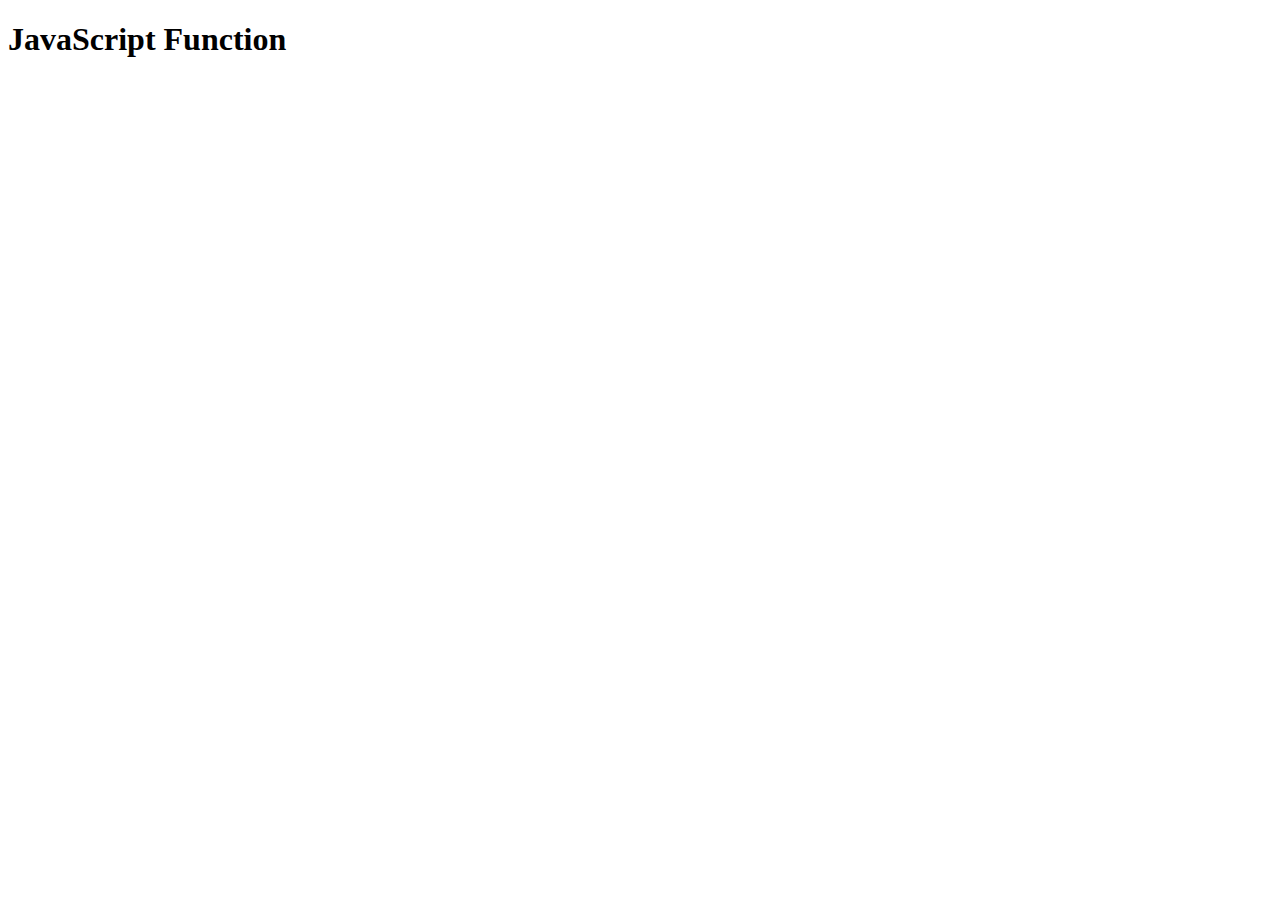
==== index.html @ 151de687 "JS Functions" ====
<!DOCTYPE html>
<html lang="en">

<head>
    <meta charset="UTF-8">
    <meta http-equiv="X-UA-Compatible" content="IE=edge">
    <meta name="viewport" content="width=device-width, initial-scale=1.0">
    <title>Document</title>
    <script src="index.js"></script>
</head>

<body>
    <h1>JavaScript Function</h1>
</body>

</html>
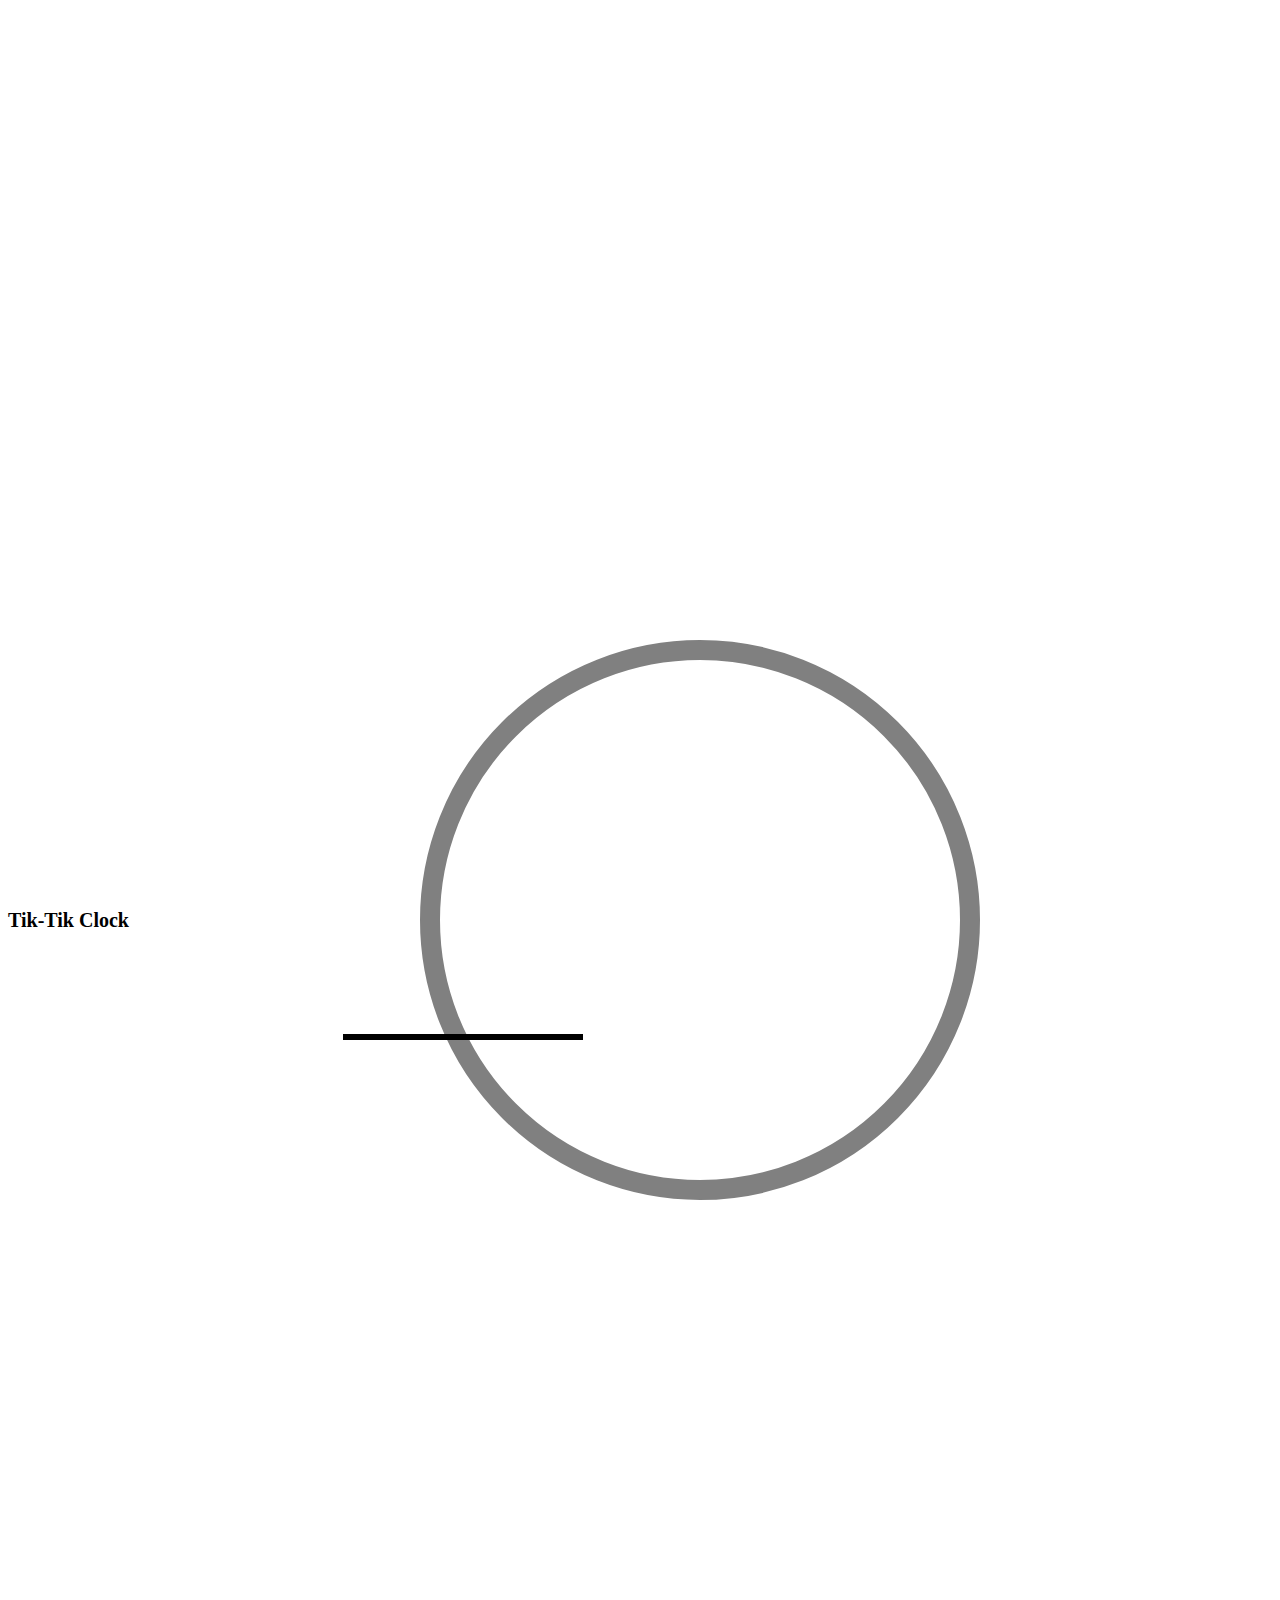
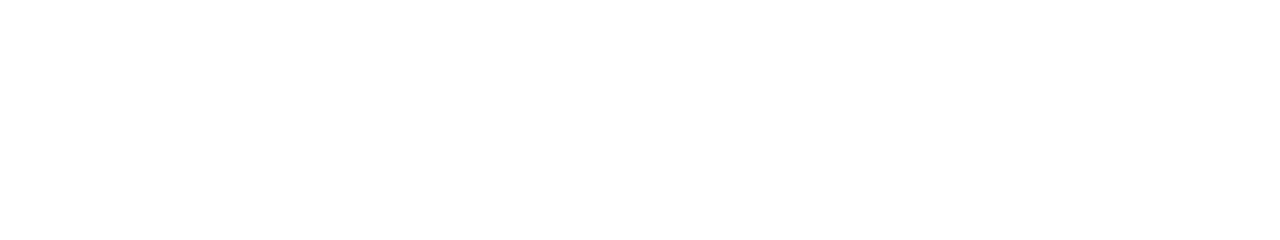
==== commit 6f9d4c43: "Clock Time" ====
--- a/index.html
+++ b/index.html
@@ -6,11 +6,22 @@
     <meta http-equiv="X-UA-Compatible" content="IE=edge">
     <meta name="viewport" content="width=device-width, initial-scale=1.0">
     <title>Document</title>
+    <link rel="stylesheet" href="style.css">
     <script src="index.js"></script>
+
 </head>
 
 <body>
-    <h1>JavaScript Function</h1>
+    <h1>Tik-Tik Clock</h1>
+
+    <div class="clock">
+        <div class="clockBlock">
+            <div class="hand hourHand"></div>
+            <div class="hand hourMinutes"></div>
+            <div class="hand hourSeconds"></div>
+        </div>
+
+    </div>
 </body>
 
 </html>--- a/style.css
+++ b/style.css
@@ -0,0 +1,52 @@
+body {
+    font-size: 2rem;
+    display: flex;
+    flex: 1;
+    min-height: 100vh;
+    align-items: center;
+    font-size: 10px;
+}
+
+
+/* .clock {
+    width: 30rem;
+    height: 30rem;
+    border: 20px solid rgb(84, 84, 84);
+    border-radius: 50%;
+    margin: 50px auto;
+} */
+
+.clock {
+    width: 30rem;
+    height: 30rem;
+    border: 20px solid gray;
+    position: relative;
+    padding: 20px;
+    border-radius: 50%;
+    margin: 50% auto;
+}
+
+.clockBlock {
+    position: relative;
+    width: 100%;
+    height: 100%;
+    transform: translate(-3px);
+}
+
+.hand {
+    height: 50%;
+    width: 6px;
+    background: black;
+    position: absolute;
+    top: 50%;
+    transform-origin: 100%;
+    transform: rotate(90deg);
+    transition: all 0.05s;
+    transition-timing-function: ease-in-out;
+}
+
+
+/* .hourSeconds {
+    width: 90px;
+    height: 90px;
+} */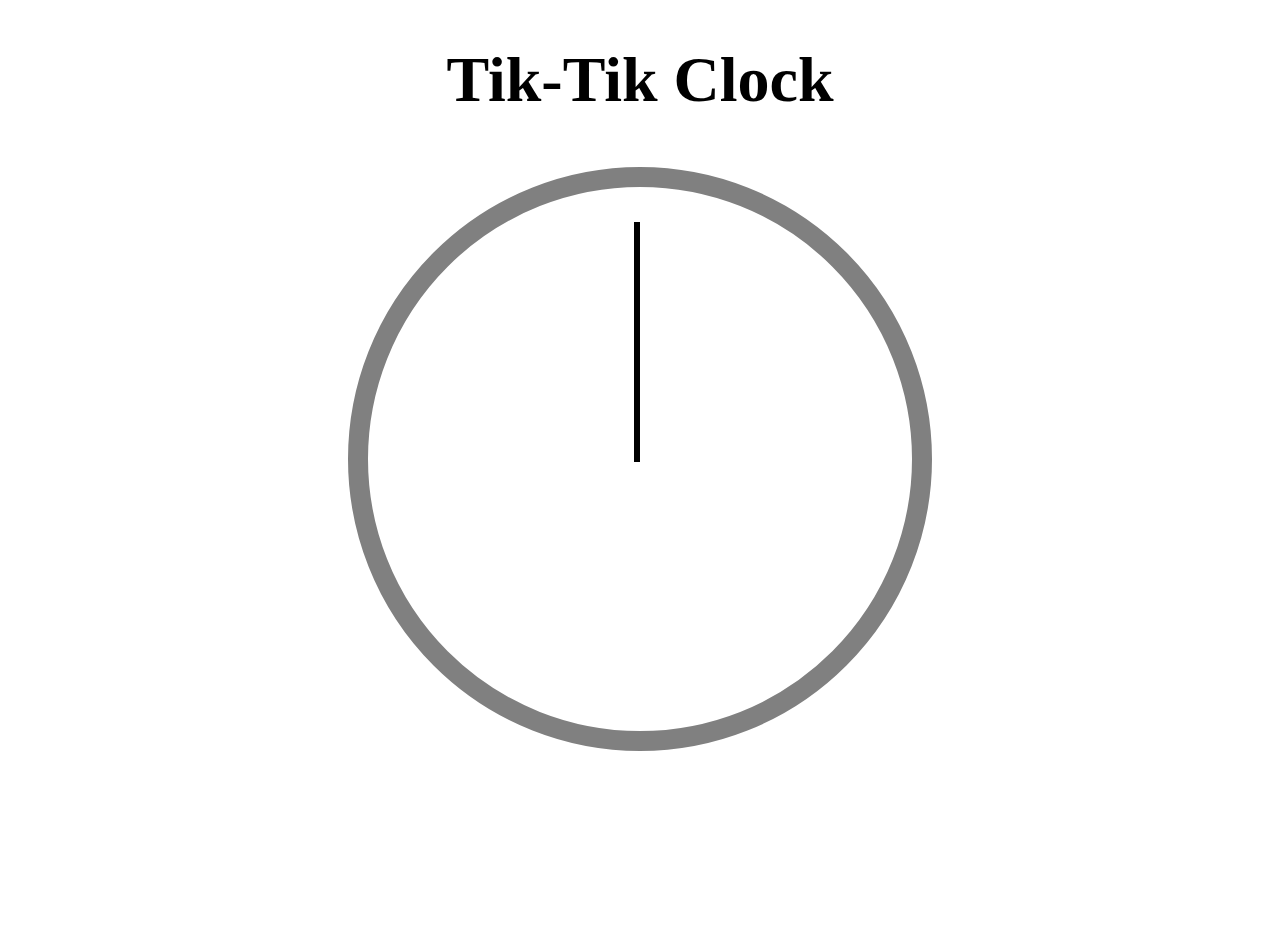
==== commit f8a5c9f7: "Clock with hour,min-sec" ====
--- a/index.html
+++ b/index.html
@@ -17,8 +17,8 @@
     <div class="clock">
         <div class="clockBlock">
             <div class="hand hourHand"></div>
-            <div class="hand hourMinutes"></div>
-            <div class="hand hourSeconds"></div>
+            <div class="hand minutesHand"></div>
+            <div class="hand secondsHand"></div>
         </div>
 
     </div>
--- a/style.css
+++ b/style.css
@@ -1,10 +1,11 @@
 body {
     font-size: 2rem;
-    display: flex;
+    /* display: flex; */
     flex: 1;
     min-height: 100vh;
-    align-items: center;
-    font-size: 10px;
+    /* align-items: center; */
+    /* font-size: 10px; */
+    text-align: center;
 }
 
 
@@ -20,10 +21,10 @@
     width: 30rem;
     height: 30rem;
     border: 20px solid gray;
+    border-radius: 50%;
     position: relative;
-    padding: 20px;
-    border-radius: 50%;
-    margin: 50% auto;
+    padding: 2rem;
+    margin: 50px auto;
 }
 
 .clockBlock {
@@ -34,15 +35,15 @@
 }
 
 .hand {
-    height: 50%;
-    width: 6px;
+    height: 6px;
+    width: 50%;
     background: black;
     position: absolute;
     top: 50%;
     transform-origin: 100%;
     transform: rotate(90deg);
     transition: all 0.05s;
-    transition-timing-function: ease-in-out;
+    transition-timing-function: cubic-bezier(0.165, 0.84, 0.44, 1);
 }
 
 
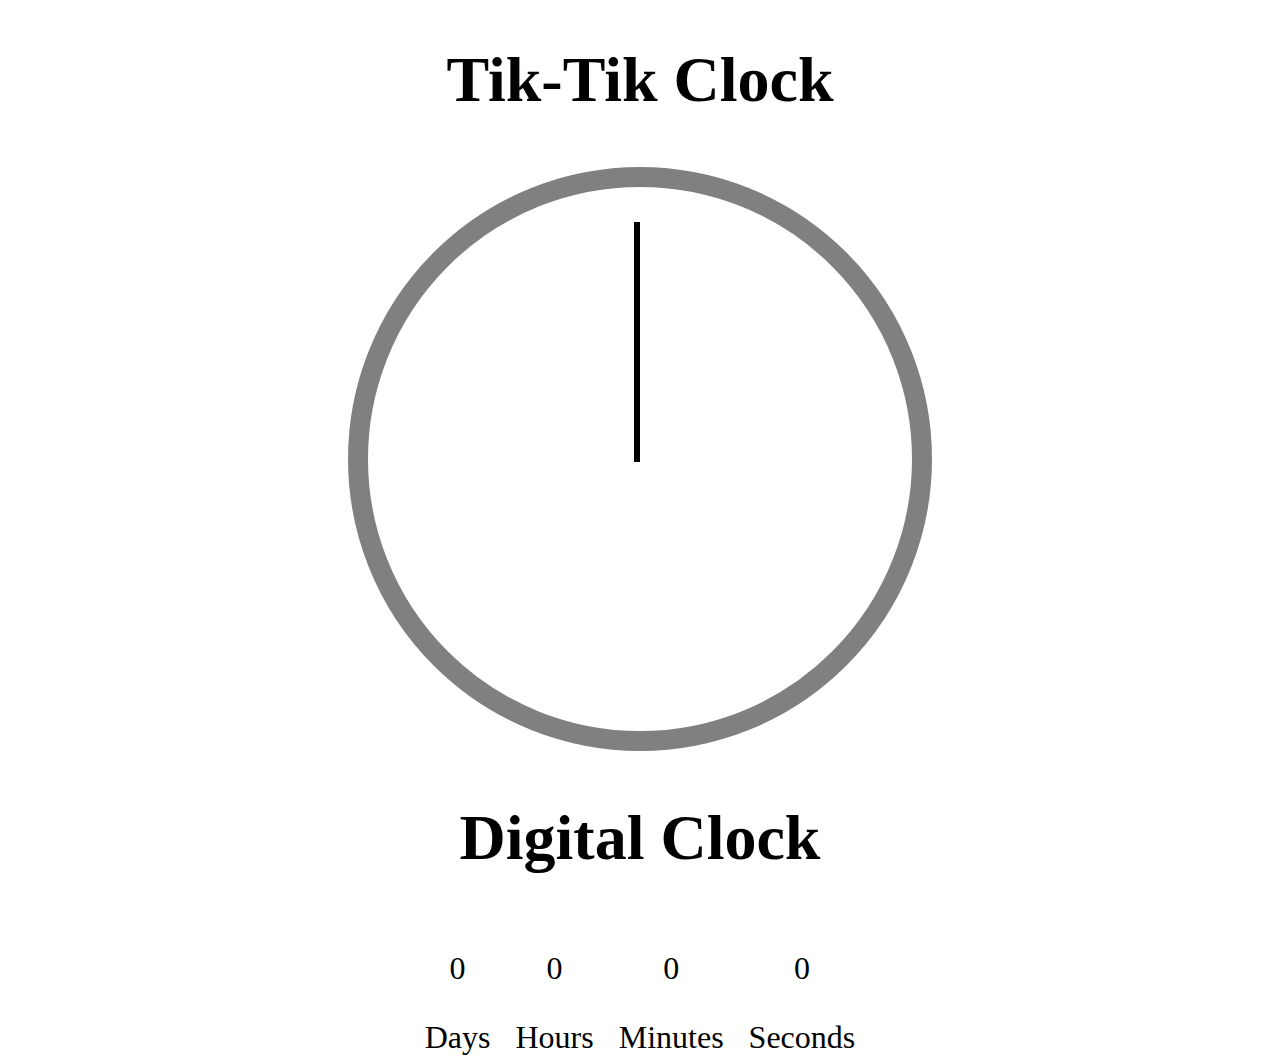
==== commit f1ae9d98: "Quiz Digital Clock" ====
--- a/index.html
+++ b/index.html
@@ -22,6 +22,28 @@
         </div>
 
     </div>
+    <div>
+        <h1>Digital Clock</h1>
+        <div class="countdown-container d-flex">
+            <div class="countdown-el days-c">
+                <p id="days">0</p>
+                <span>Days</span>
+            </div>
+            <div class="countdown-el hours-c">
+                <p id="hours">0</p>
+                <span>Hours</span>
+            </div>
+            <div class="countdown-el min-c">
+                <p id="min">0</p>
+                <span>Minutes</span>
+            </div>
+            <div class="countdown-el sec-c">
+                <p id="sec">0</p>
+                <span>Seconds</span>
+            </div>
+        </div>
+
+    </div>
 </body>
 
 </html>--- a/style.css
+++ b/style.css
@@ -50,4 +50,10 @@
 /* .hourSeconds {
     width: 90px;
     height: 90px;
-} */+} */
+
+.countdown-container {
+    display: flex;
+    justify-content: center;
+    gap: 25px;
+}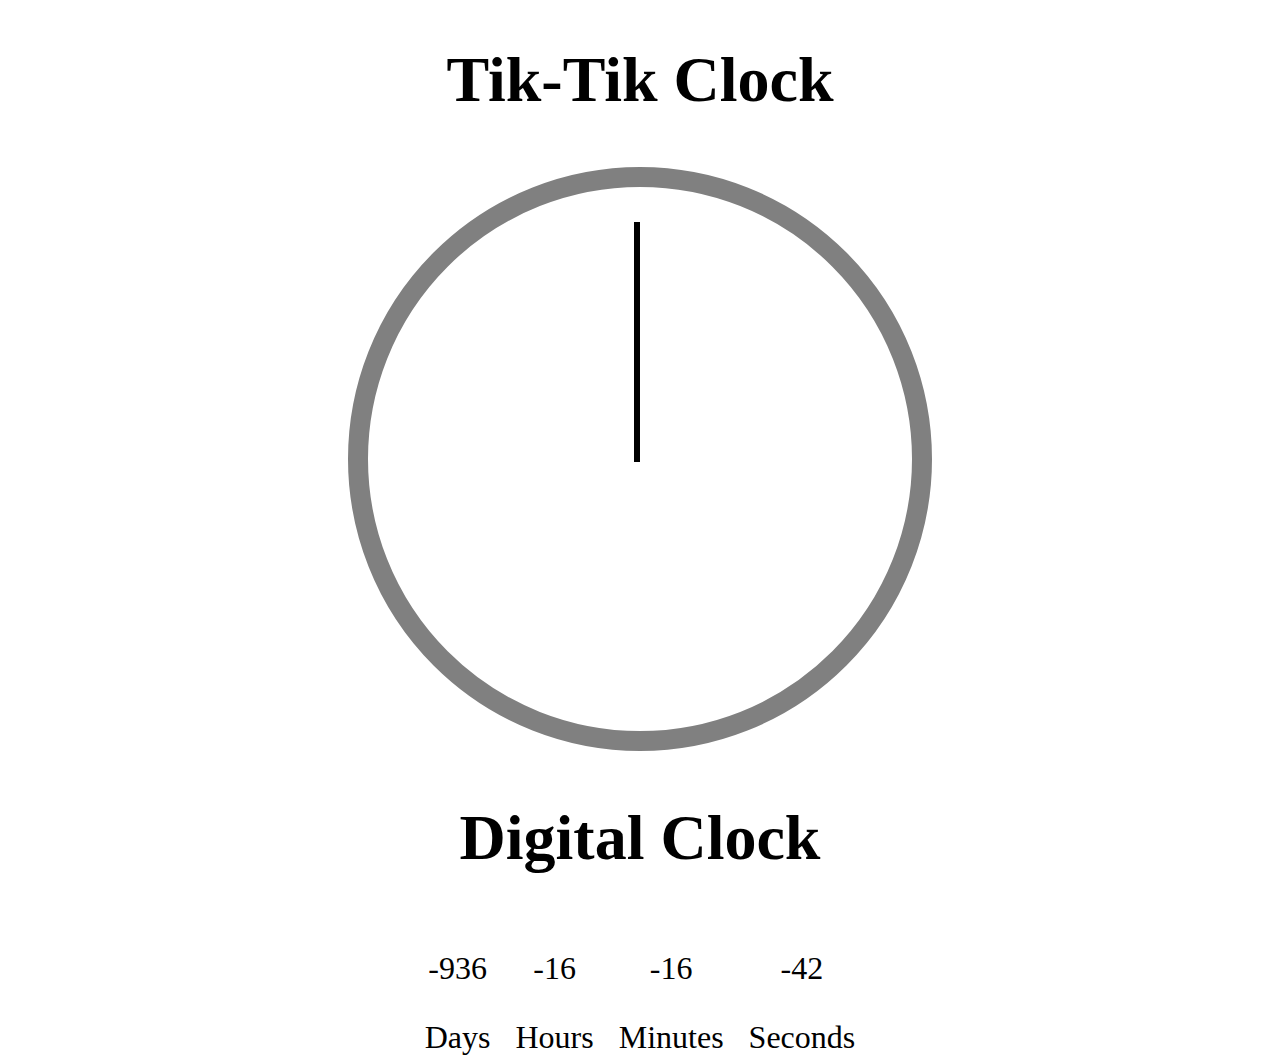
==== commit 7ce5a022: "Quiz and Clock" ====
--- a/index.html
+++ b/index.html
@@ -7,7 +7,7 @@
     <meta name="viewport" content="width=device-width, initial-scale=1.0">
     <title>Document</title>
     <link rel="stylesheet" href="style.css">
-    <script src="index.js"></script>
+    <script src="index.js" defer></script>
 
 </head>
 
